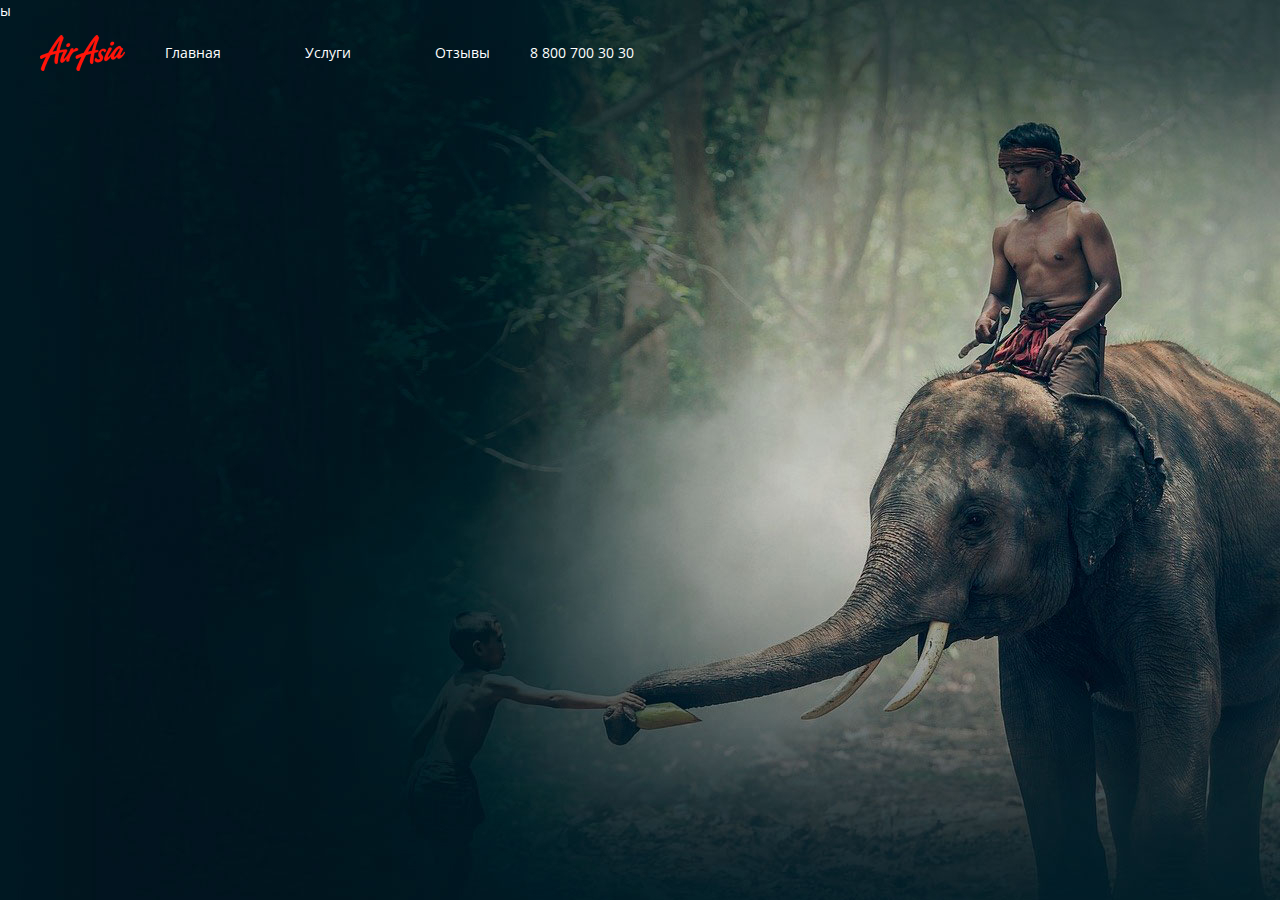
==== index.html @ d6aaefa9 "аааааааааа" ====
<!DOCTYPE html>
<html lang="ru">
    <head>
        <title>Asia tour</title>
        <meta http-equiv="Content-type" content="text/html"; charset="UTF-8"/>
        <link rel="stylesheet" href="style.css">
        <link rel="preconnect" href="https://fonts.googleapis.com">
        <link rel="preconnect" href="https://fonts.gstatic.com" crossorigin>
        <link href="https://fonts.googleapis.com/css2?family=Open+Sans:wght@300&display=swap" rel="stylesheet">
    </head>
<body>
    <header class="header">
        <div class="container">
            <div class="header__inner">
                <img src="images/лого.png" class="logo"/>
                <nav>
                    <a class="nav__link" href="#">Главная</a>
                    <a class="nav__link" href="#">Услуги</a> 
                    <a class="nav__link" href="#">Отзывы</a>

                </nav>
                <nav>
                 8 800 700 30 30 
                </nav>
            </div>
         </div>
    </header>ы
    
    <section>
        <div class="container">

        </div>
    </section>
    


   
</body>
---- style.css ----
/*Обнуление*/
*{
	padding: 0;
	margin: 0;
	border: 0;
}
*,*:before,*:after{
	-moz-box-sizing: border-box;
	-webkit-box-sizing: border-box;
	box-sizing: border-box;
}
:focus,:active{outline: none;}
a:focus,a:active{outline: none;}
nav,footer,header,aside{display: block;}
html,body{
	height: 100%;
	width: 100%;
	font-size: 100%;
	line-height: 1;
	font-size: 14px;
	-ms-text-size-adjust: 100%;
	-moz-text-size-adjust: 100%;
	-webkit-text-size-adjust: 100%;
}
input,button,textarea{font-family:inherit;}
input::-ms-clear{display: none;}
button{cursor: pointer;}
button::-moz-focus-inner {padding:0;border:0;}
a, a:visited{text-decoration: none;}
a:hover{text-decoration: none;}
ul li{list-style: none;}
img{vertical-align: top;}
h1,h2,h3,h4,h5,h6{font-size:inherit;font-weight: 400;}





body {
	font-family:'Open Sans', sans-serif;
	font-size: 14px;
	color: white;
	line-height: 1.6;
	background: url(images/фон.jpg);
}


*,
*:before,
*:after {
	box-sizing: border-box;
}


.header{
	padding-top: 10px;
}

.container {
	width: 100%;
	max-width: 1200px;
	margin: 0 auto
}

.header__inner {
	display: flex;
	justify-content:last baseline;
	align-items: center;
}

.logo {
	width: 85px;
	height: 36px;
	top: 10px;
	left: 390px;
}

.header {
	width: 100%;
	position: absolute;
	top: 25px;
	left: 0;
	right: 0;
	z-index: 100;
}

.nav {
	font-size: 14px;
}

.nav__link {
	color: white;
	margin: 40px;
	
}
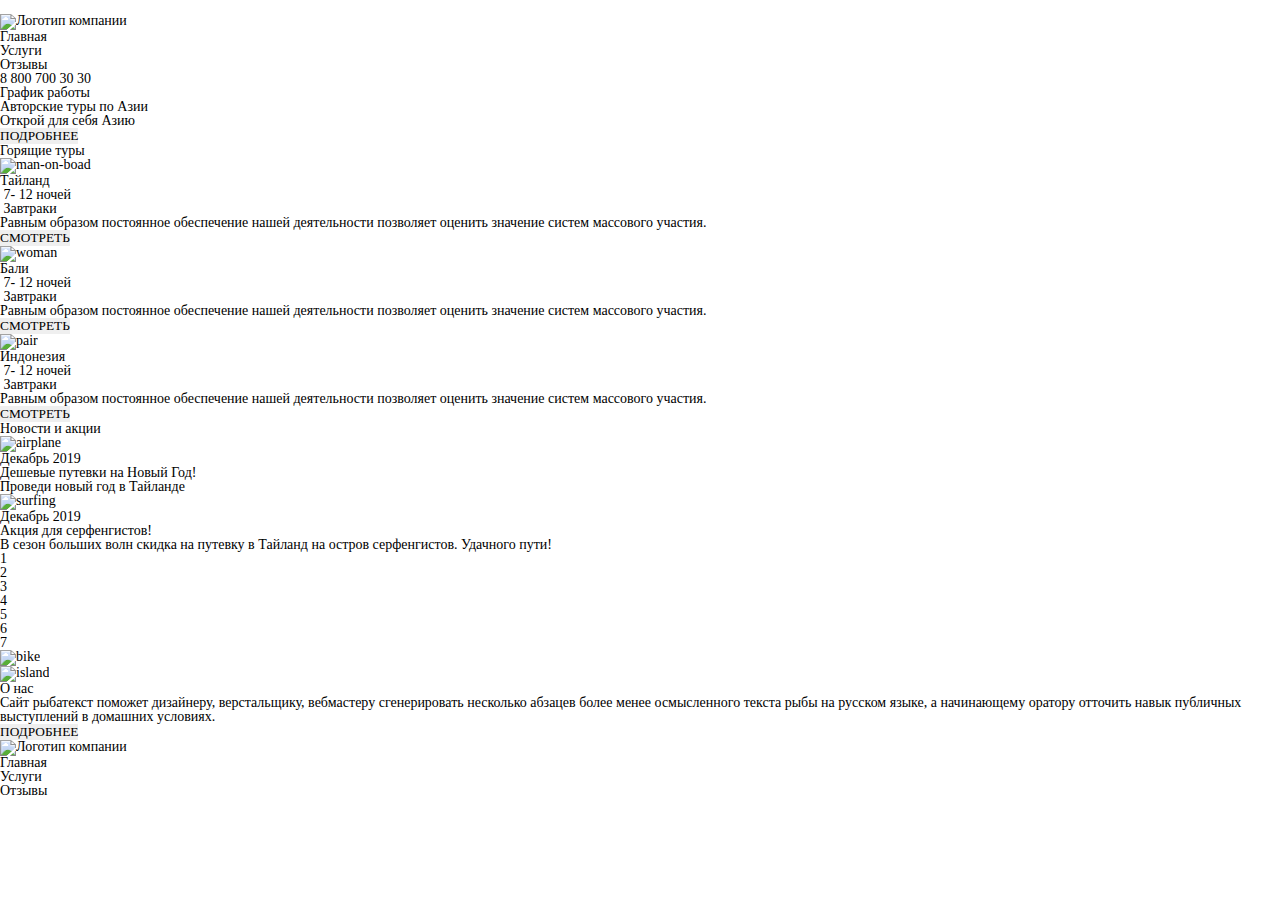
==== commit a2b88d78: "aaaaaaaaaaa" ====
--- a/index.html
+++ b/index.html
@@ -8,29 +8,196 @@
         <link rel="preconnect" href="https://fonts.gstatic.com" crossorigin>
         <link href="https://fonts.googleapis.com/css2?family=Open+Sans:wght@300&display=swap" rel="stylesheet">
     </head>
+
+
+
 <body>
-    <header class="header">
-        <div class="container">
-            <div class="header__inner">
-                <img src="images/лого.png" class="logo"/>
-                <nav>
-                    <a class="nav__link" href="#">Главная</a>
-                    <a class="nav__link" href="#">Услуги</a> 
-                    <a class="nav__link" href="#">Отзывы</a>
-
-                </nav>
-                <nav>
-                 8 800 700 30 30 
-                </nav>
-            </div>
-         </div>
-    </header>ы
-    
-    <section>
-        <div class="container">
-
-        </div>
-    </section>
+    <div class="background">
+        <img src="" alt=""/>
+        <img src="" alt=""/>
+    </div>
+
+    <div class="content">
+        <header>
+            <div class="logo">
+                <img src="" alt="Логотип компании"/>
+            </div>
+            <nav>
+                <ul class="menu">
+                    <li>Главная</li>
+                    <li>Услуги</li>
+                    <li>Отзывы</li>
+                </ul>
+            </nav>
+            <div class="contacts">
+                <div>8 800 700 30 30</div>
+                <div>График работы</div>
+            </div>
+        </header>
+
+        <main class="content">
+            <div class="heading">
+                <h1>Авторские туры по Азии</h1>
+                <div>Открой для себя Азию</div>
+                <button>ПОДРОБНЕЕ</button>
+            </div>
+
+            <section class="tours">
+                <h1>Горящие туры</h1>
+                <div>
+                    <!--1й элемент-->
+                    <div class="tours__item tours__first">
+                        <div class="tours__image-wrapper">
+                            <img src="" alt="man-on-boad"/>
+                        </div>
+                        <div class="tours__content">
+                            <h3>Тайланд</h3>
+                        </div>
+                        <div class="tours__features">
+                            <ul class="day-and-breakfast">
+                                <li class="day">
+                                    <img src="" alt=""/>
+                                    <span>7- 12 ночей</span>
+                                </li>
+                                <li class="breakfast">
+                                    <img src="" alt=""/>
+                                    <span>Завтраки</span>
+                                </li>
+                            </ul>
+                        </div>
+                        <div class="tours__description">
+                            <p>
+                                Равным образом постоянное обеспечение нашей деятельности позволяет оценить значение систем массового участия.
+                            </p>
+                        </div>
+                        <button class="tours__button">СМОТРЕТЬ</button>
+                    </div>
+                </div>
+                <div>
+                    <!--2й элемент-->
+                    <div class="tours__item tours__second">
+                        <div class="tours__image-wrapper">
+                            <img src="" alt="woman"/>
+                        </div>
+                        <div class="tours__content">
+                            <h3>Бали</h3>
+                        </div>
+                        <div class="tours__features">
+                            <ul class="day-and-breakfast">
+                                <li class="day">
+                                    <img src="" alt=""/>
+                                    <span>7- 12 ночей</span>
+                                </li>
+                                <li class="breakfast">
+                                    <img src="" alt=""/>
+                                    <span>Завтраки</span>
+                                </li>
+                            </ul>
+                        </div>
+                        <div class="tours__description">
+                            <p>
+                                Равным образом постоянное обеспечение нашей деятельности позволяет оценить значение систем массового участия.
+                            </p>
+                        </div>
+                        <button class="tours__button">СМОТРЕТЬ</button>
+                    </div>
+                <div>
+                    <!--3й элемент-->
+                    <div class="tours__item tours__third">
+                        <div class="tours__image-wrapper">
+                            <img src="" alt="pair"/>
+                        </div>
+                        <div class="tours__content">
+                            <h3>Индонезия</h3>
+                        </div>
+                        <div class="tours__features">
+                            <ul class="day-and-breakfast">
+                                <li class="day">
+                                    <img src="" alt=""/>
+                                    <span>7- 12 ночей</span>
+                                </li>
+                                <li class="breakfast">
+                                    <img src="" alt=""/>
+                                    <span>Завтраки</span>
+                                </li>
+                            </ul>
+                        </div>
+                        <div class="tours__description">
+                            <p>
+                                Равным образом постоянное обеспечение нашей деятельности позволяет оценить значение систем массового участия.
+                            </p>
+                        </div>
+                        <button class="tours__button">СМОТРЕТЬ</button>
+                    </div>
+                </div>
+            </section>
+
+
+            <section class="new-promotions">
+                <h1>Новости и акции</h1>
+                <div class="new-promotions__items new-promotions__first">
+                    <div class="new-promotion__image-wrapper">
+                        <img src="" alt="airplane"/>
+                    </div>
+                    <div classs="new-promotions__description">
+                        <p>Декабрь 2019</p>
+                        <h3>Дешевые путевки на Новый Год!</h3>
+                        <p>Проведи новый год в Тайланде</p>
+                    </div>
+                </div>
+                <div class="new-promotions__items new-promotions__second">
+                    <div class="new-promotion__image-wrapper">
+                        <img src="" alt="surfing"/>
+                    </div>
+                    <div classs="new-promotions__description">
+                        <p>Декабрь 2019</p>
+                        <h3>Акция для серфенгистов!</h3>
+                        <p>В сезон больших волн скидка на путевку в Тайланд на остров серфенгистов. Удачного пути!</p>
+                    </div>
+                </div>
+            </section>
+        </main>
+
+        <footer>
+            <nav>
+                <ul class="menu">
+                    <li>1</li>
+                    <li>2</li>
+                    <li>3</li>
+                    <li>4</li>
+                    <li>5</li>
+                    <li>6</li>
+                    <li>7</li>
+                </ul>
+            </nav>
+            <div class="about-us">
+                <div class="about-us__img-one">
+                    <img src="" alt="bike"/>
+                </div>
+                <div clss="about-us__img-two">
+                    <img src="" alt="island"/>
+                    <h1>О нас</h1>
+                    <p>Сайт рыбатекст поможет дизайнеру, верстальщику, вебмастеру сгенерировать несколько абзацев более менее осмысленного текста рыбы на русском языке, а начинающему оратору отточить навык публичных выступлений в домашних условиях. </p>
+                    <button>ПОДРОБНЕЕ</button>
+                </div>
+            </div>
+            <div class="logo">
+                <img src="" alt="Логотип компании"/>
+            </div>
+            <nav>
+                <ul class="menu">
+                    <li>Главная</li>
+                    <li>Услуги</li>
+                    <li>Отзывы</li>
+                </ul>
+            </nav>
+            <div class="contact">
+                
+            </div>
+        </footer>
+    </div>
+
+
     
 
 
--- a/style.css
+++ b/style.css
@@ -36,61 +36,5 @@
 
 
 
-body {
-	font-family:'Open Sans', sans-serif;
-	font-size: 14px;
-	color: white;
-	line-height: 1.6;
-	background: url(images/фон.jpg);
-}
 
 
-*,
-*:before,
-*:after {
-	box-sizing: border-box;
-}
-
-
-.header{
-	padding-top: 10px;
-}
-
-.container {
-	width: 100%;
-	max-width: 1200px;
-	margin: 0 auto
-}
-
-.header__inner {
-	display: flex;
-	justify-content:last baseline;
-	align-items: center;
-}
-
-.logo {
-	width: 85px;
-	height: 36px;
-	top: 10px;
-	left: 390px;
-}
-
-.header {
-	width: 100%;
-	position: absolute;
-	top: 25px;
-	left: 0;
-	right: 0;
-	z-index: 100;
-}
-
-.nav {
-	font-size: 14px;
-}
-
-.nav__link {
-	color: white;
-	margin: 40px;
-	
-}
-
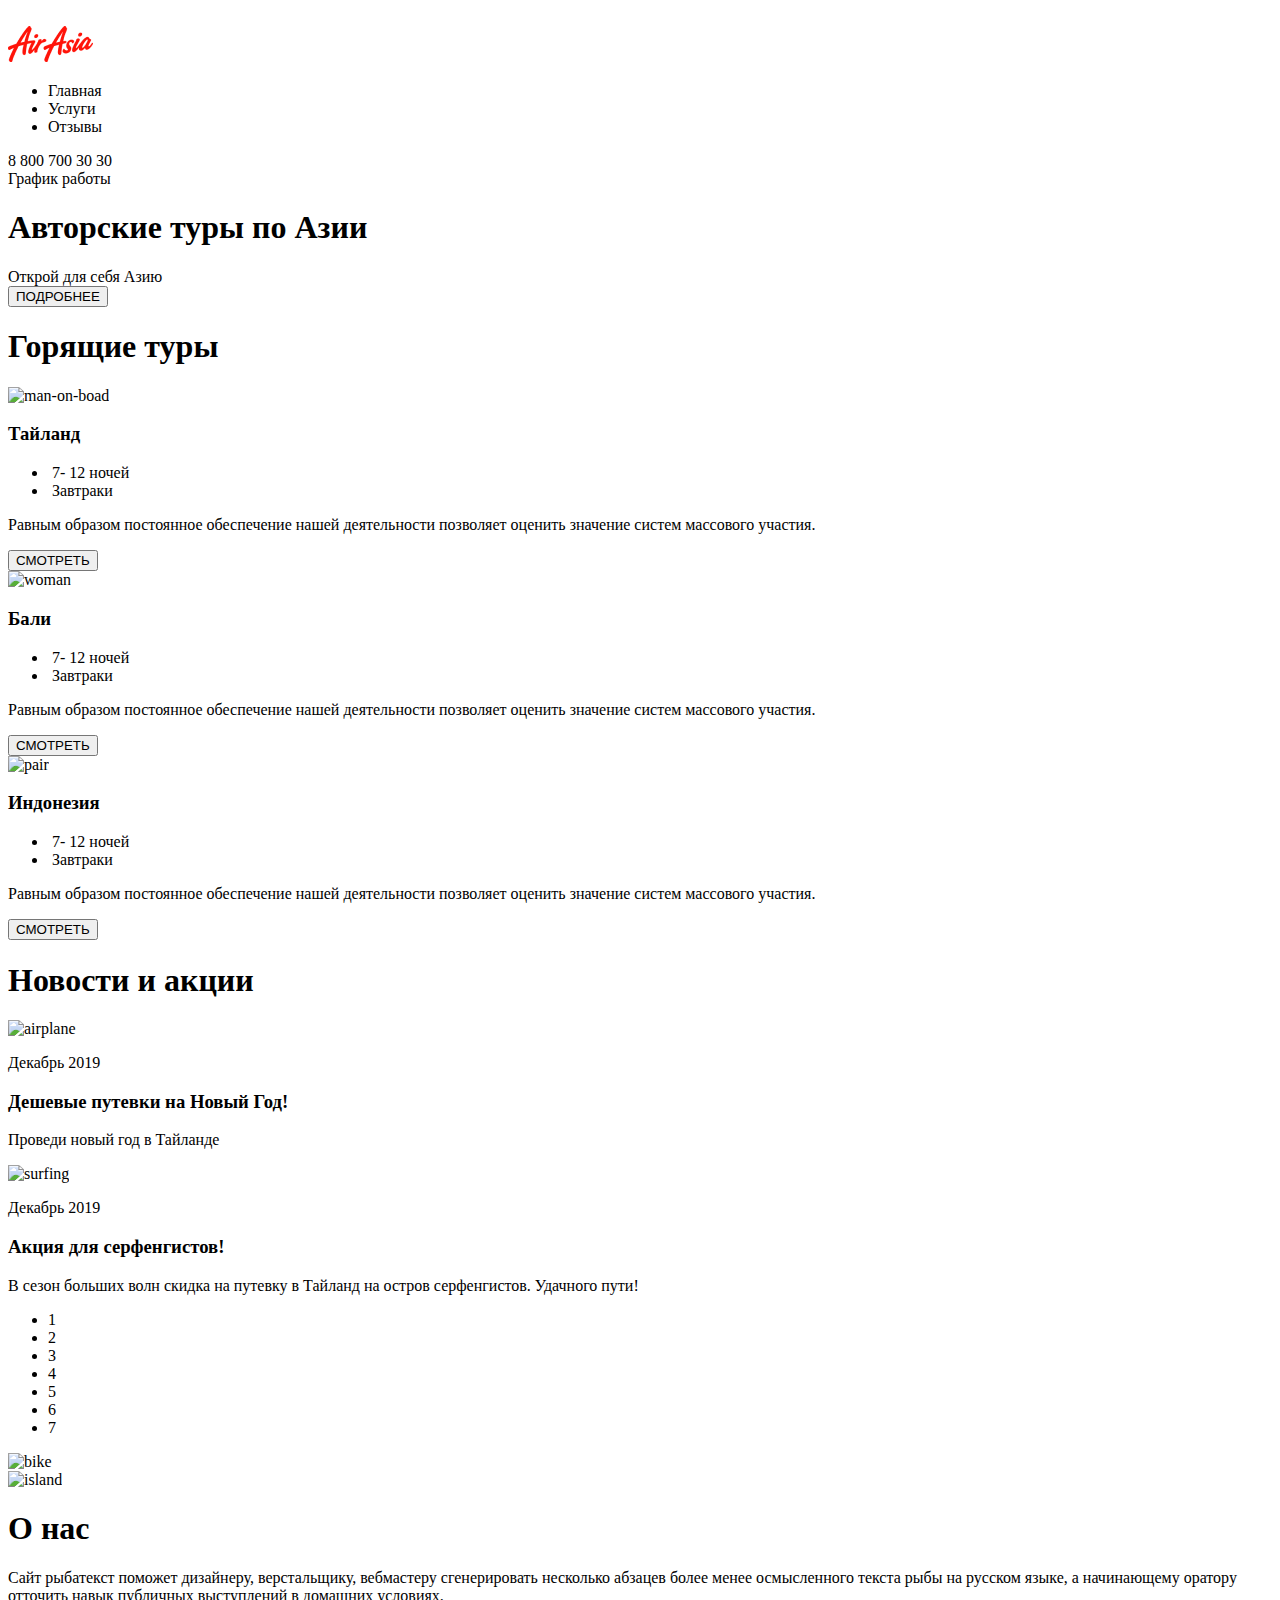
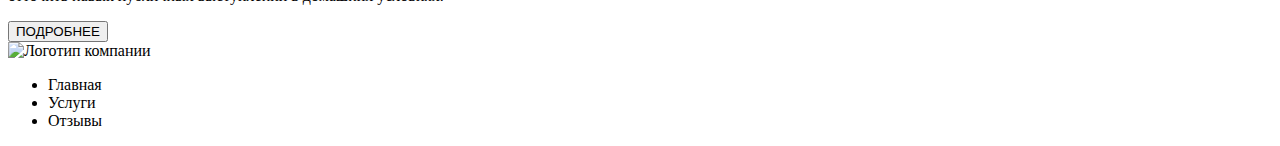
==== commit f87f5f28: "aaaaaaaaa" ====
--- a/index.html
+++ b/index.html
@@ -6,11 +6,8 @@
         <link rel="stylesheet" href="style.css">
         <link rel="preconnect" href="https://fonts.googleapis.com">
         <link rel="preconnect" href="https://fonts.gstatic.com" crossorigin>
-        <link href="https://fonts.googleapis.com/css2?family=Open+Sans:wght@300&display=swap" rel="stylesheet">
+        <link href="https://fonts.googleapis.com/css2?family=Open+Sans:wght@300;700&display=swap" rel="stylesheet">     
     </head>
-
-
-
 <body>
     <div class="background">
         <img src="" alt=""/>
@@ -20,9 +17,9 @@
     <div class="content">
         <header>
             <div class="logo">
-                <img src="" alt="Логотип компании"/>
-            </div>
-            <nav>
+                <img src="images/лого.png" alt="Логотип компании"/>
+            </div>
+            <nav class="menu-one">
                 <ul class="menu">
                     <li>Главная</li>
                     <li>Услуги</li>
@@ -199,7 +196,7 @@
 
 
     
-
+    
 
    
 </body>--- a/style.css
+++ b/style.css
@@ -1,40 +1,3 @@
-/*Обнуление*/
-*{
-	padding: 0;
-	margin: 0;
-	border: 0;
-}
-*,*:before,*:after{
-	-moz-box-sizing: border-box;
-	-webkit-box-sizing: border-box;
-	box-sizing: border-box;
-}
-:focus,:active{outline: none;}
-a:focus,a:active{outline: none;}
-nav,footer,header,aside{display: block;}
-html,body{
-	height: 100%;
-	width: 100%;
-	font-size: 100%;
-	line-height: 1;
-	font-size: 14px;
-	-ms-text-size-adjust: 100%;
-	-moz-text-size-adjust: 100%;
-	-webkit-text-size-adjust: 100%;
-}
-input,button,textarea{font-family:inherit;}
-input::-ms-clear{display: none;}
-button{cursor: pointer;}
-button::-moz-focus-inner {padding:0;border:0;}
-a, a:visited{text-decoration: none;}
-a:hover{text-decoration: none;}
-ul li{list-style: none;}
-img{vertical-align: top;}
-h1,h2,h3,h4,h5,h6{font-size:inherit;font-weight: 400;}
 
 
 
-
-
-
-
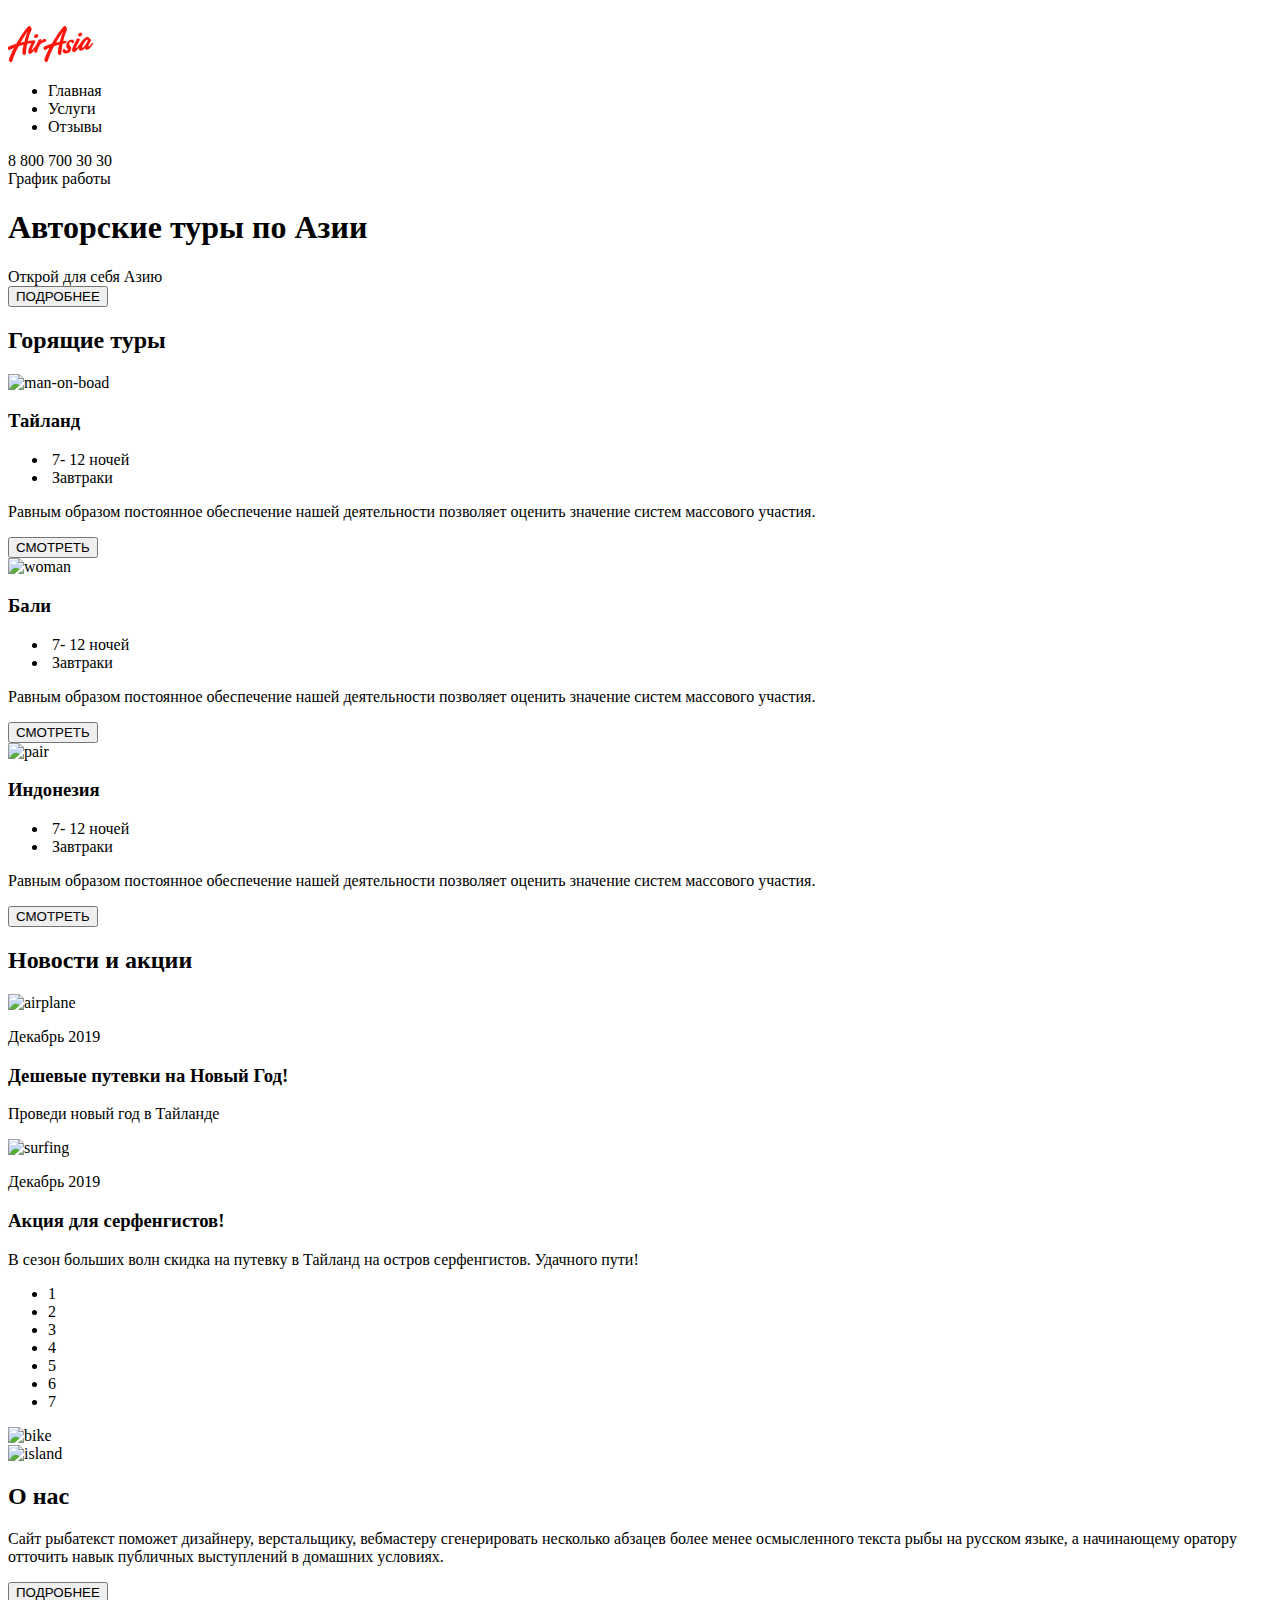
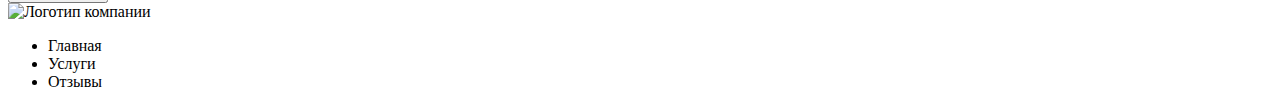
==== commit 78adbb32: "home page markup" ====
--- a/index.html
+++ b/index.html
@@ -19,7 +19,7 @@
             <div class="logo">
                 <img src="images/лого.png" alt="Логотип компании"/>
             </div>
-            <nav class="menu-one">
+            <nav class="menu-header">
                 <ul class="menu">
                     <li>Главная</li>
                     <li>Услуги</li>
@@ -27,21 +27,21 @@
                 </ul>
             </nav>
             <div class="contacts">
-                <div>8 800 700 30 30</div>
-                <div>График работы</div>
+                <div class="number">8 800 700 30 30</div>
+                <div class="schedule">График работы</div>
             </div>
         </header>
 
         <main class="content">
             <div class="heading">
                 <h1>Авторские туры по Азии</h1>
-                <div>Открой для себя Азию</div>
-                <button>ПОДРОБНЕЕ</button>
+                <div class="subtitle">Открой для себя Азию</div>
+                <button class="button-red">ПОДРОБНЕЕ</button>
             </div>
 
             <section class="tours">
-                <h1>Горящие туры</h1>
-                <div>
+                <h2>Горящие туры</h2>
+                
                     <!--1й элемент-->
                     <div class="tours__item tours__first">
                         <div class="tours__image-wrapper">
@@ -69,8 +69,8 @@
                         </div>
                         <button class="tours__button">СМОТРЕТЬ</button>
                     </div>
-                </div>
-                <div>
+                
+                
                     <!--2й элемент-->
                     <div class="tours__item tours__second">
                         <div class="tours__image-wrapper">
@@ -98,7 +98,7 @@
                         </div>
                         <button class="tours__button">СМОТРЕТЬ</button>
                     </div>
-                <div>
+                
                     <!--3й элемент-->
                     <div class="tours__item tours__third">
                         <div class="tours__image-wrapper">
@@ -126,12 +126,11 @@
                         </div>
                         <button class="tours__button">СМОТРЕТЬ</button>
                     </div>
-                </div>
+                
             </section>
 
-
             <section class="new-promotions">
-                <h1>Новости и акции</h1>
+                <h2>Новости и акции</h2>
                 <div class="new-promotions__items new-promotions__first">
                     <div class="new-promotion__image-wrapper">
                         <img src="" alt="airplane"/>
@@ -155,7 +154,7 @@
             </section>
         </main>
 
-        <footer>
+        <section>
             <nav>
                 <ul class="menu">
                     <li>1</li>
@@ -173,11 +172,15 @@
                 </div>
                 <div clss="about-us__img-two">
                     <img src="" alt="island"/>
-                    <h1>О нас</h1>
+                    <h2>О нас</h2>
                     <p>Сайт рыбатекст поможет дизайнеру, верстальщику, вебмастеру сгенерировать несколько абзацев более менее осмысленного текста рыбы на русском языке, а начинающему оратору отточить навык публичных выступлений в домашних условиях. </p>
                     <button>ПОДРОБНЕЕ</button>
                 </div>
             </div>
+            </div>
+        </section>
+
+        <footer>
             <div class="logo">
                 <img src="" alt="Логотип компании"/>
             </div>
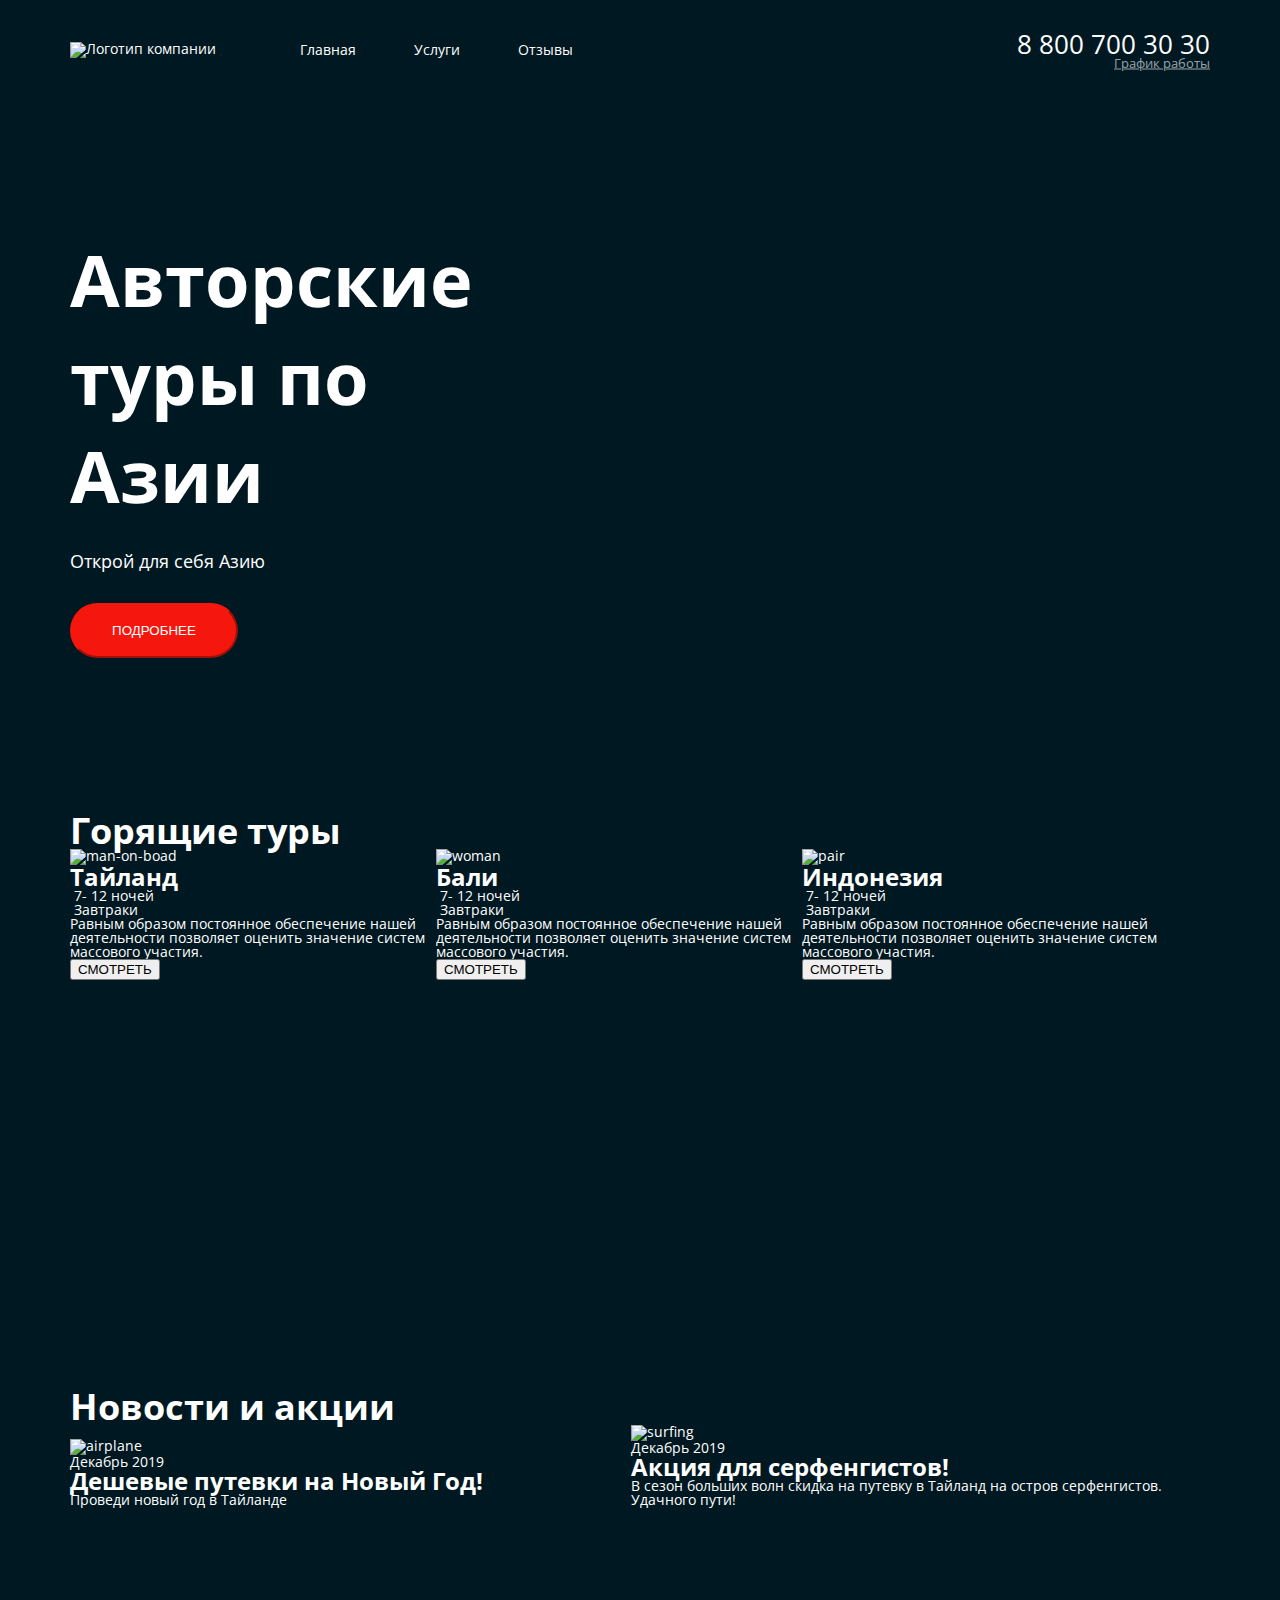
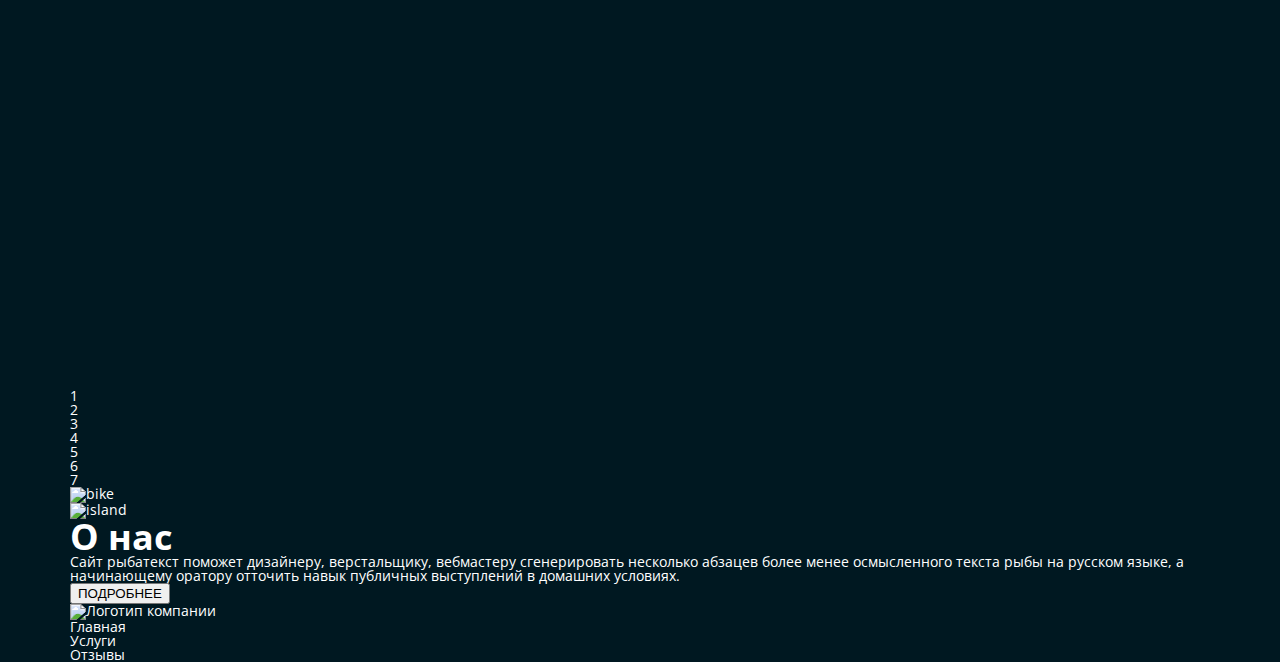
==== commit 270c3403: "asia copy" ====
--- a/index.html
+++ b/index.html
@@ -1,205 +1,208 @@
 <!DOCTYPE html>
 <html lang="ru">
-    <head>
-        <title>Asia tour</title>
-        <meta http-equiv="Content-type" content="text/html"; charset="UTF-8"/>
-        <link rel="stylesheet" href="style.css">
-        <link rel="preconnect" href="https://fonts.googleapis.com">
-        <link rel="preconnect" href="https://fonts.gstatic.com" crossorigin>
-        <link href="https://fonts.googleapis.com/css2?family=Open+Sans:wght@300;700&display=swap" rel="stylesheet">     
-    </head>
-<body>
-    <div class="background">
-        <img src="" alt=""/>
-        <img src="" alt=""/>
+  <head>
+    <title>Asia tour</title>
+    <meta http-equiv="Content-type" content="text/html" ; charset="UTF-8" />
+    <link rel="stylesheet" href="styles/reset.css" />
+    <link rel="stylesheet" href="styles/layout.css" />
+    <link rel="stylesheet" href="styles/main.css" />
+    <link href="https://fonts.googleapis.com/css2?family=Open+Sans:wght@300;700&display=swap" rel="stylesheet" />
+  </head>
+
+  <body>
+    <div class="wrapper">
+      <div class="content">
+        <header class="header">
+          <div class="header__logo logo">
+            <img class="header__logo-image" src="images/logo.png" alt="Логотип компании" />
+          </div>
+
+          <nav class="header__menu menu">
+            <ul class="menu__list">
+              <li class="menu__item">
+                <a href="#">Главная</a>
+              </li>
+              <li class="menu__item">
+                <a href="#">Услуги</a>
+              </li>
+              <li class="menu__item">
+                <a href="#">Отзывы</a>
+              </li>
+            </ul>
+          </nav>
+
+          <div class="header__contacts">
+            <a class="header__number" href="tel://88007003030">8 800 700 30 30</a>
+            <div class="header__schedule-text">График работы</div>
+          </div>
+        </header>
+
+        <main class="main">
+          <div class="heading">
+            <h1>Авторские туры по Азии</h1>
+            <div class="subtitle">Открой для себя Азию</div>
+            <button class="button-red">ПОДРОБНЕЕ</button>
+          </div>
+
+          <section class="tours">
+            <h2>Горящие туры</h2>
+
+            <!--1й элемент-->
+            <div class="tours__item tours__first">
+              <div class="tours__image-wrapper">
+                <img src="" alt="man-on-boad" />
+              </div>
+              <div class="tours__content">
+                <h3>Тайланд</h3>
+              </div>
+              <div class="tours__features">
+                <ul class="day-and-breakfast">
+                  <li class="day">
+                    <img src="" alt="" />
+                    <span>7- 12 ночей</span>
+                  </li>
+                  <li class="breakfast">
+                    <img src="" alt="" />
+                    <span>Завтраки</span>
+                  </li>
+                </ul>
+              </div>
+              <div class="tours__description">
+                <p>
+                  Равным образом постоянное обеспечение нашей деятельности позволяет оценить значение систем массового
+                  участия.
+                </p>
+              </div>
+              <button class="tours__button">СМОТРЕТЬ</button>
+            </div>
+
+            <!--2й элемент-->
+            <div class="tours__item tours__second">
+              <div class="tours__image-wrapper">
+                <img src="" alt="woman" />
+              </div>
+              <div class="tours__content">
+                <h3>Бали</h3>
+              </div>
+              <div class="tours__features">
+                <ul class="day-and-breakfast">
+                  <li class="day">
+                    <img src="" alt="" />
+                    <span>7- 12 ночей</span>
+                  </li>
+                  <li class="breakfast">
+                    <img src="" alt="" />
+                    <span>Завтраки</span>
+                  </li>
+                </ul>
+              </div>
+              <div class="tours__description">
+                <p>
+                  Равным образом постоянное обеспечение нашей деятельности позволяет оценить значение систем массового
+                  участия.
+                </p>
+              </div>
+              <button class="tours__button">СМОТРЕТЬ</button>
+            </div>
+
+            <!--3й элемент-->
+            <div class="tours__item tours__third">
+              <div class="tours__image-wrapper">
+                <img src="" alt="pair" />
+              </div>
+              <div class="tours__content">
+                <h3>Индонезия</h3>
+              </div>
+              <div class="tours__features">
+                <ul class="day-and-breakfast">
+                  <li class="day">
+                    <img src="" alt="" />
+                    <span>7- 12 ночей</span>
+                  </li>
+                  <li class="breakfast">
+                    <img src="" alt="" />
+                    <span>Завтраки</span>
+                  </li>
+                </ul>
+              </div>
+              <div class="tours__description">
+                <p>
+                  Равным образом постоянное обеспечение нашей деятельности позволяет оценить значение систем массового
+                  участия.
+                </p>
+              </div>
+              <button class="tours__button">СМОТРЕТЬ</button>
+            </div>
+          </section>
+
+          <section class="new-promotions">
+            <h2>Новости и акции</h2>
+            <div class="new-promotions__items new-promotions__first">
+              <div class="new-promotion__image-wrapper">
+                <img src="" alt="airplane" />
+              </div>
+              <div classs="new-promotions__description">
+                <p>Декабрь 2019</p>
+                <h3>Дешевые путевки на Новый Год!</h3>
+                <p>Проведи новый год в Тайланде</p>
+              </div>
+            </div>
+            <div class="new-promotions__items new-promotions__second">
+              <div class="new-promotion__image-wrapper">
+                <img src="" alt="surfing" />
+              </div>
+              <div classs="new-promotions__description">
+                <p>Декабрь 2019</p>
+                <h3>Акция для серфенгистов!</h3>
+                <p>В сезон больших волн скидка на путевку в Тайланд на остров серфенгистов. Удачного пути!</p>
+              </div>
+            </div>
+          </section>
+        </main>
+
+        <section>
+          <nav>
+            <ul class="menu">
+              <li>1</li>
+              <li>2</li>
+              <li>3</li>
+              <li>4</li>
+              <li>5</li>
+              <li>6</li>
+              <li>7</li>
+            </ul>
+          </nav>
+          <div class="about-us">
+            <div class="about-us__img-one">
+              <img src="" alt="bike" />
+            </div>
+            <div clss="about-us__img-two">
+              <img src="" alt="island" />
+              <h2>О нас</h2>
+              <p>
+                Сайт рыбатекст поможет дизайнеру, верстальщику, вебмастеру сгенерировать несколько абзацев более менее
+                осмысленного текста рыбы на русском языке, а начинающему оратору отточить навык публичных выступлений в
+                домашних условиях.
+              </p>
+              <button>ПОДРОБНЕЕ</button>
+            </div>
+          </div>
+        </section>
+
+        <footer>
+          <div class="logo">
+            <img src="" alt="Логотип компании" />
+          </div>
+          <nav>
+            <ul class="menu">
+              <li>Главная</li>
+              <li>Услуги</li>
+              <li>Отзывы</li>
+            </ul>
+          </nav>
+          <div class="contact"></div>
+        </footer>
+      </div>
     </div>
-
-    <div class="content">
-        <header>
-            <div class="logo">
-                <img src="images/лого.png" alt="Логотип компании"/>
-            </div>
-            <nav class="menu-header">
-                <ul class="menu">
-                    <li>Главная</li>
-                    <li>Услуги</li>
-                    <li>Отзывы</li>
-                </ul>
-            </nav>
-            <div class="contacts">
-                <div class="number">8 800 700 30 30</div>
-                <div class="schedule">График работы</div>
-            </div>
-        </header>
-
-        <main class="content">
-            <div class="heading">
-                <h1>Авторские туры по Азии</h1>
-                <div class="subtitle">Открой для себя Азию</div>
-                <button class="button-red">ПОДРОБНЕЕ</button>
-            </div>
-
-            <section class="tours">
-                <h2>Горящие туры</h2>
-                
-                    <!--1й элемент-->
-                    <div class="tours__item tours__first">
-                        <div class="tours__image-wrapper">
-                            <img src="" alt="man-on-boad"/>
-                        </div>
-                        <div class="tours__content">
-                            <h3>Тайланд</h3>
-                        </div>
-                        <div class="tours__features">
-                            <ul class="day-and-breakfast">
-                                <li class="day">
-                                    <img src="" alt=""/>
-                                    <span>7- 12 ночей</span>
-                                </li>
-                                <li class="breakfast">
-                                    <img src="" alt=""/>
-                                    <span>Завтраки</span>
-                                </li>
-                            </ul>
-                        </div>
-                        <div class="tours__description">
-                            <p>
-                                Равным образом постоянное обеспечение нашей деятельности позволяет оценить значение систем массового участия.
-                            </p>
-                        </div>
-                        <button class="tours__button">СМОТРЕТЬ</button>
-                    </div>
-                
-                
-                    <!--2й элемент-->
-                    <div class="tours__item tours__second">
-                        <div class="tours__image-wrapper">
-                            <img src="" alt="woman"/>
-                        </div>
-                        <div class="tours__content">
-                            <h3>Бали</h3>
-                        </div>
-                        <div class="tours__features">
-                            <ul class="day-and-breakfast">
-                                <li class="day">
-                                    <img src="" alt=""/>
-                                    <span>7- 12 ночей</span>
-                                </li>
-                                <li class="breakfast">
-                                    <img src="" alt=""/>
-                                    <span>Завтраки</span>
-                                </li>
-                            </ul>
-                        </div>
-                        <div class="tours__description">
-                            <p>
-                                Равным образом постоянное обеспечение нашей деятельности позволяет оценить значение систем массового участия.
-                            </p>
-                        </div>
-                        <button class="tours__button">СМОТРЕТЬ</button>
-                    </div>
-                
-                    <!--3й элемент-->
-                    <div class="tours__item tours__third">
-                        <div class="tours__image-wrapper">
-                            <img src="" alt="pair"/>
-                        </div>
-                        <div class="tours__content">
-                            <h3>Индонезия</h3>
-                        </div>
-                        <div class="tours__features">
-                            <ul class="day-and-breakfast">
-                                <li class="day">
-                                    <img src="" alt=""/>
-                                    <span>7- 12 ночей</span>
-                                </li>
-                                <li class="breakfast">
-                                    <img src="" alt=""/>
-                                    <span>Завтраки</span>
-                                </li>
-                            </ul>
-                        </div>
-                        <div class="tours__description">
-                            <p>
-                                Равным образом постоянное обеспечение нашей деятельности позволяет оценить значение систем массового участия.
-                            </p>
-                        </div>
-                        <button class="tours__button">СМОТРЕТЬ</button>
-                    </div>
-                
-            </section>
-
-            <section class="new-promotions">
-                <h2>Новости и акции</h2>
-                <div class="new-promotions__items new-promotions__first">
-                    <div class="new-promotion__image-wrapper">
-                        <img src="" alt="airplane"/>
-                    </div>
-                    <div classs="new-promotions__description">
-                        <p>Декабрь 2019</p>
-                        <h3>Дешевые путевки на Новый Год!</h3>
-                        <p>Проведи новый год в Тайланде</p>
-                    </div>
-                </div>
-                <div class="new-promotions__items new-promotions__second">
-                    <div class="new-promotion__image-wrapper">
-                        <img src="" alt="surfing"/>
-                    </div>
-                    <div classs="new-promotions__description">
-                        <p>Декабрь 2019</p>
-                        <h3>Акция для серфенгистов!</h3>
-                        <p>В сезон больших волн скидка на путевку в Тайланд на остров серфенгистов. Удачного пути!</p>
-                    </div>
-                </div>
-            </section>
-        </main>
-
-        <section>
-            <nav>
-                <ul class="menu">
-                    <li>1</li>
-                    <li>2</li>
-                    <li>3</li>
-                    <li>4</li>
-                    <li>5</li>
-                    <li>6</li>
-                    <li>7</li>
-                </ul>
-            </nav>
-            <div class="about-us">
-                <div class="about-us__img-one">
-                    <img src="" alt="bike"/>
-                </div>
-                <div clss="about-us__img-two">
-                    <img src="" alt="island"/>
-                    <h2>О нас</h2>
-                    <p>Сайт рыбатекст поможет дизайнеру, верстальщику, вебмастеру сгенерировать несколько абзацев более менее осмысленного текста рыбы на русском языке, а начинающему оратору отточить навык публичных выступлений в домашних условиях. </p>
-                    <button>ПОДРОБНЕЕ</button>
-                </div>
-            </div>
-            </div>
-        </section>
-
-        <footer>
-            <div class="logo">
-                <img src="" alt="Логотип компании"/>
-            </div>
-            <nav>
-                <ul class="menu">
-                    <li>Главная</li>
-                    <li>Услуги</li>
-                    <li>Отзывы</li>
-                </ul>
-            </nav>
-            <div class="contact">
-                
-            </div>
-        </footer>
-    </div>
-
-
-    
-    
-
-   
-</body>+  </body>
+</html>
--- a/styles/layout.css
+++ b/styles/layout.css
@@ -0,0 +1,17 @@
+html,
+body {
+  height: 100%;
+  width: 100%;
+  margin: 0;
+}
+
+body {
+  font-size: 14px;
+  color: white;
+  line-height: 1;
+  font-family: 'Open Sans', sans-serif;
+}
+
+* {
+  box-sizing: border-box;
+}
--- a/styles/main.css
+++ b/styles/main.css
@@ -0,0 +1,208 @@
+h1 {
+    font-size: 72px;
+  }
+  
+  h2 {
+    font-size: 36px;
+  }
+  
+  h3 {
+    font-size: 24px;
+  }
+  
+  .wrapper {
+    width: 100%;
+    background-color: #001821;
+    background-image: url(./../images/e1e8a5192d48f6a27b1f7f2d7f96c15d.jpg),
+      url(./../images/8ab63ebd5bdf999b88ad70228e5cca81.jpg);
+    background-position: top center, bottom center;
+    background-repeat: no-repeat;
+  }
+  
+  .content {
+    width: 1140px;
+    margin: 0 auto;
+  }
+  
+  .header {
+    position: relative;
+    width: 100%;
+    height: 100px;
+  }
+  
+  .header__logo,
+  .header__menu {
+    display: inline-block;
+    height: 100%;
+    vertical-align: middle;
+  }
+  
+  .header__logo-image {
+    position: relative;
+    top: 50%;
+    transform: translateY(-50%);
+  }
+  
+  .menu__list {
+    position: relative;
+    top: 50%;
+    transform: translateY(-50%);
+  }
+  
+  .menu__item {
+    display: inline-block;
+  }
+  
+  .menu__item a {
+    text-decoration: none;
+    color: white;
+    font-size: 14px;
+  }
+  
+  .menu__item a:hover {
+    color: #da0100;
+  }
+  
+  .menu__item:not(:last-child) {
+    margin-right: 54px;
+  }
+  
+  .header__menu {
+    margin-left: 80px;
+  }
+  
+  .header__contacts {
+    position: absolute;
+    right: 0;
+    top: 50%;
+    transform: translateY(-50%);
+  }
+  
+  .header__number {
+    text-decoration: none;
+    color: #fff;
+    font-size: 26px;
+    font-weight: 400;
+  }
+  
+  .header__schedule-text {
+    text-decoration-line: underline;
+    color: #98a4a8;
+    font-size: 13px;
+    font-weight: 400;
+    text-align: right;
+    cursor: pointer;
+  }
+  
+  .header__schedule-text:hover {
+    color: white;
+  }
+  
+  .logo {
+  }
+  
+  ul {
+  }
+  
+  li {
+  }
+  
+  .menu-header {
+  }
+  
+  .menu {
+  }
+  
+  .contacts {
+  }
+  
+  .number {
+    font-size: 26px;
+    font-weight: 400;
+    line-height: 35px;
+  }
+  
+  .schedule {
+    font-size: 13px;
+    font-weight: 400;
+    line-height: 10px;
+  }
+  
+  /*heading*/
+  
+  .heading {
+    width: 511px;
+    height: 333px;
+    margin-top: 130px;
+  }
+  
+  h1 {
+    line-height: normal;
+    margin: 0;
+  }
+  
+  .subtitle {
+    font-size: 18px;
+    margin-top: 27.5px;
+  }
+  
+  .button-red {
+    width: 168px;
+    height: 55px;
+    border-radius: 35px;
+    border-color: #f5170e;
+    background: #f5170e;
+    color: #fff;
+    margin-top: 33.5px;
+  }
+  
+  /*tours*/
+  
+  .tours {
+    width: 1140px;
+    height: 549px;
+    display: block;
+    position: relative;
+    margin-top: 250px;
+  }
+  
+  .tours__first {
+    display: inline-block;
+    width: 362px;
+    height: 449px;
+  }
+  
+  .tours__second {
+    display: inline-block;
+    width: 362px;
+    height: 449px;
+  }
+  
+  .tours__third {
+    display: inline-block;
+    width: 362px;
+    height: 449px;
+  }
+  
+  /*new-promotions*/
+  
+  .new-promotions {
+    width: 1139px;
+    height: 600px;
+    display: block;
+    position: relative;
+    margin-top: 27px;
+  }
+  
+  .new-promotions__first {
+    width: 557px;
+    height: 394px;
+    display: inline-block;
+  }
+  
+  .new-promotions__second {
+    width: 557px;
+    height: 394px;
+    display: inline-block;
+  }
+  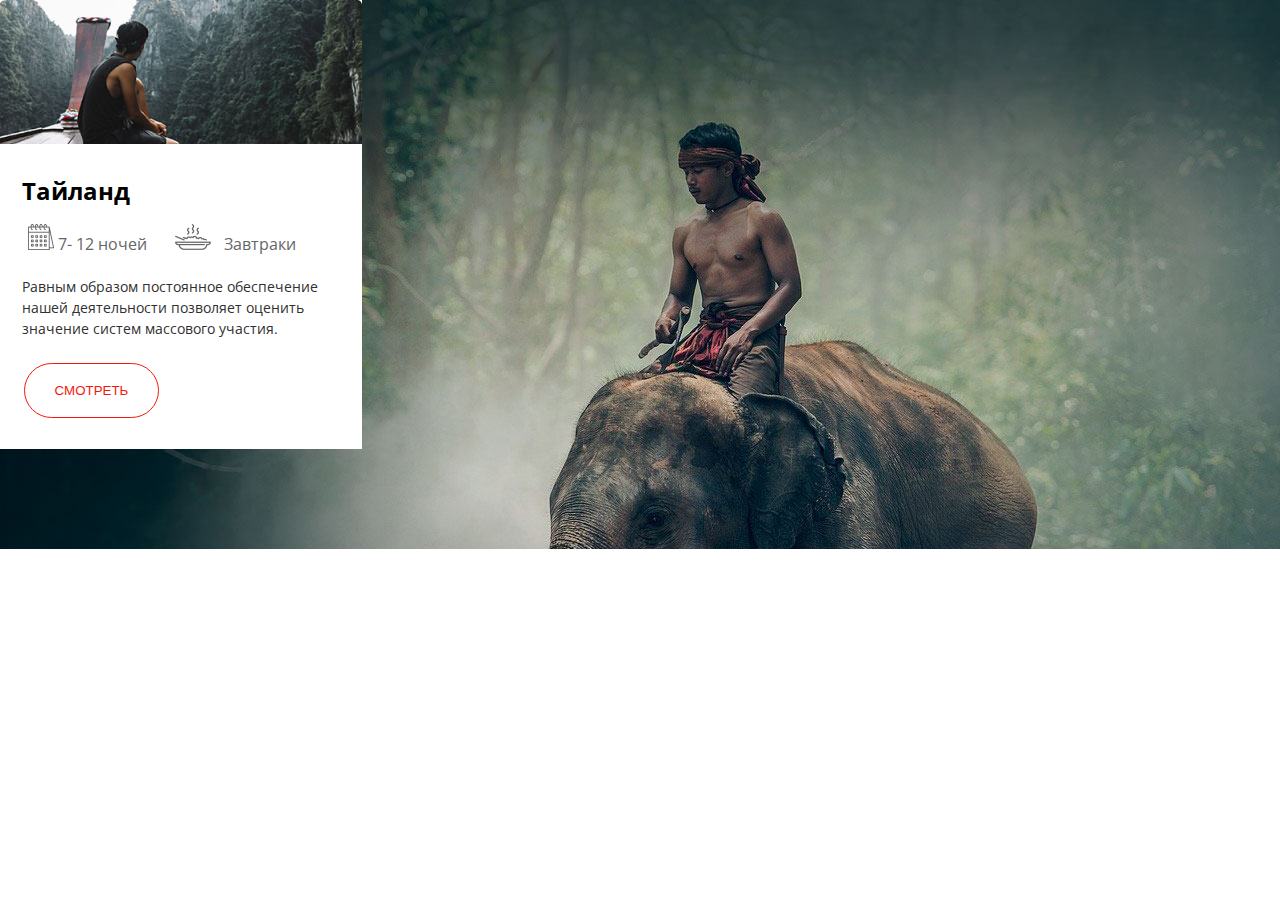
==== commit 30445743: "tours-first" ====
--- a/index.html
+++ b/index.html
@@ -11,198 +11,37 @@
 
   <body>
     <div class="wrapper">
-      <div class="content">
-        <header class="header">
-          <div class="header__logo logo">
-            <img class="header__logo-image" src="images/logo.png" alt="Логотип компании" />
+        <!--1й элемент-->
+        <div class="tours">
+          <div class="tours__item tours__first">
+            <div class="tours__image-wrapper">
+              <img src="images/river.png" alt="man-on-boad" />
+            </div>
+            <div class="tours__content">
+              <h3>Тайланд</h3>
+            </div>
+           <div class="tours__features">
+             <ul class="day-and-breakfast">
+                <li class="day">
+                  <img class="calendar" src="images/calendar.png" alt="calendar" />
+                  <span class="nights" >7- 12 ночей</span>
+               </li>
+               <li class="breakfast">
+                  <img class="meal" src="images/meal.png" alt="meal" />
+                 <span class="breakfast">Завтраки</span>
+               </li>
+             </ul>
+           </div>
+            <div class="tours__description">
+              <p>
+               Равным образом постоянное обеспечение нашей деятельности позволяет оценить значение систем массового
+                участия.
+              </p>
+           </div>
+            <button class="tours__button">СМОТРЕТЬ</button>
           </div>
-
-          <nav class="header__menu menu">
-            <ul class="menu__list">
-              <li class="menu__item">
-                <a href="#">Главная</a>
-              </li>
-              <li class="menu__item">
-                <a href="#">Услуги</a>
-              </li>
-              <li class="menu__item">
-                <a href="#">Отзывы</a>
-              </li>
-            </ul>
-          </nav>
-
-          <div class="header__contacts">
-            <a class="header__number" href="tel://88007003030">8 800 700 30 30</a>
-            <div class="header__schedule-text">График работы</div>
-          </div>
-        </header>
-
-        <main class="main">
-          <div class="heading">
-            <h1>Авторские туры по Азии</h1>
-            <div class="subtitle">Открой для себя Азию</div>
-            <button class="button-red">ПОДРОБНЕЕ</button>
-          </div>
-
-          <section class="tours">
-            <h2>Горящие туры</h2>
-
-            <!--1й элемент-->
-            <div class="tours__item tours__first">
-              <div class="tours__image-wrapper">
-                <img src="" alt="man-on-boad" />
-              </div>
-              <div class="tours__content">
-                <h3>Тайланд</h3>
-              </div>
-              <div class="tours__features">
-                <ul class="day-and-breakfast">
-                  <li class="day">
-                    <img src="" alt="" />
-                    <span>7- 12 ночей</span>
-                  </li>
-                  <li class="breakfast">
-                    <img src="" alt="" />
-                    <span>Завтраки</span>
-                  </li>
-                </ul>
-              </div>
-              <div class="tours__description">
-                <p>
-                  Равным образом постоянное обеспечение нашей деятельности позволяет оценить значение систем массового
-                  участия.
-                </p>
-              </div>
-              <button class="tours__button">СМОТРЕТЬ</button>
-            </div>
-
-            <!--2й элемент-->
-            <div class="tours__item tours__second">
-              <div class="tours__image-wrapper">
-                <img src="" alt="woman" />
-              </div>
-              <div class="tours__content">
-                <h3>Бали</h3>
-              </div>
-              <div class="tours__features">
-                <ul class="day-and-breakfast">
-                  <li class="day">
-                    <img src="" alt="" />
-                    <span>7- 12 ночей</span>
-                  </li>
-                  <li class="breakfast">
-                    <img src="" alt="" />
-                    <span>Завтраки</span>
-                  </li>
-                </ul>
-              </div>
-              <div class="tours__description">
-                <p>
-                  Равным образом постоянное обеспечение нашей деятельности позволяет оценить значение систем массового
-                  участия.
-                </p>
-              </div>
-              <button class="tours__button">СМОТРЕТЬ</button>
-            </div>
-
-            <!--3й элемент-->
-            <div class="tours__item tours__third">
-              <div class="tours__image-wrapper">
-                <img src="" alt="pair" />
-              </div>
-              <div class="tours__content">
-                <h3>Индонезия</h3>
-              </div>
-              <div class="tours__features">
-                <ul class="day-and-breakfast">
-                  <li class="day">
-                    <img src="" alt="" />
-                    <span>7- 12 ночей</span>
-                  </li>
-                  <li class="breakfast">
-                    <img src="" alt="" />
-                    <span>Завтраки</span>
-                  </li>
-                </ul>
-              </div>
-              <div class="tours__description">
-                <p>
-                  Равным образом постоянное обеспечение нашей деятельности позволяет оценить значение систем массового
-                  участия.
-                </p>
-              </div>
-              <button class="tours__button">СМОТРЕТЬ</button>
-            </div>
-          </section>
-
-          <section class="new-promotions">
-            <h2>Новости и акции</h2>
-            <div class="new-promotions__items new-promotions__first">
-              <div class="new-promotion__image-wrapper">
-                <img src="" alt="airplane" />
-              </div>
-              <div classs="new-promotions__description">
-                <p>Декабрь 2019</p>
-                <h3>Дешевые путевки на Новый Год!</h3>
-                <p>Проведи новый год в Тайланде</p>
-              </div>
-            </div>
-            <div class="new-promotions__items new-promotions__second">
-              <div class="new-promotion__image-wrapper">
-                <img src="" alt="surfing" />
-              </div>
-              <div classs="new-promotions__description">
-                <p>Декабрь 2019</p>
-                <h3>Акция для серфенгистов!</h3>
-                <p>В сезон больших волн скидка на путевку в Тайланд на остров серфенгистов. Удачного пути!</p>
-              </div>
-            </div>
-          </section>
-        </main>
-
-        <section>
-          <nav>
-            <ul class="menu">
-              <li>1</li>
-              <li>2</li>
-              <li>3</li>
-              <li>4</li>
-              <li>5</li>
-              <li>6</li>
-              <li>7</li>
-            </ul>
-          </nav>
-          <div class="about-us">
-            <div class="about-us__img-one">
-              <img src="" alt="bike" />
-            </div>
-            <div clss="about-us__img-two">
-              <img src="" alt="island" />
-              <h2>О нас</h2>
-              <p>
-                Сайт рыбатекст поможет дизайнеру, верстальщику, вебмастеру сгенерировать несколько абзацев более менее
-                осмысленного текста рыбы на русском языке, а начинающему оратору отточить навык публичных выступлений в
-                домашних условиях.
-              </p>
-              <button>ПОДРОБНЕЕ</button>
-            </div>
-          </div>
-        </section>
-
-        <footer>
-          <div class="logo">
-            <img src="" alt="Логотип компании" />
-          </div>
-          <nav>
-            <ul class="menu">
-              <li>Главная</li>
-              <li>Услуги</li>
-              <li>Отзывы</li>
-            </ul>
-          </nav>
-          <div class="contact"></div>
-        </footer>
-      </div>
-    </div>
+        </div>
+     </div>
+          
   </body>
 </html>
--- a/styles/main.css
+++ b/styles/main.css
@@ -19,190 +19,80 @@
     background-repeat: no-repeat;
   }
   
-  .content {
-    width: 1140px;
-    margin: 0 auto;
-  }
-  
-  .header {
-    position: relative;
-    width: 100%;
-    height: 100px;
-  }
-  
-  .header__logo,
-  .header__menu {
-    display: inline-block;
-    height: 100%;
-    vertical-align: middle;
-  }
-  
-  .header__logo-image {
-    position: relative;
-    top: 50%;
-    transform: translateY(-50%);
-  }
-  
-  .menu__list {
-    position: relative;
-    top: 50%;
-    transform: translateY(-50%);
-  }
-  
-  .menu__item {
-    display: inline-block;
-  }
-  
-  .menu__item a {
-    text-decoration: none;
-    color: white;
-    font-size: 14px;
-  }
-  
-  .menu__item a:hover {
-    color: #da0100;
-  }
-  
-  .menu__item:not(:last-child) {
-    margin-right: 54px;
-  }
-  
-  .header__menu {
-    margin-left: 80px;
-  }
-  
-  .header__contacts {
-    position: absolute;
-    right: 0;
-    top: 50%;
-    transform: translateY(-50%);
-  }
-  
-  .header__number {
-    text-decoration: none;
-    color: #fff;
-    font-size: 26px;
-    font-weight: 400;
-  }
-  
-  .header__schedule-text {
-    text-decoration-line: underline;
-    color: #98a4a8;
-    font-size: 13px;
-    font-weight: 400;
-    text-align: right;
-    cursor: pointer;
-  }
-  
-  .header__schedule-text:hover {
-    color: white;
-  }
-  
-  .logo {
-  }
-  
-  ul {
-  }
-  
-  li {
-  }
-  
-  .menu-header {
-  }
-  
-  .menu {
-  }
-  
-  .contacts {
-  }
-  
-  .number {
-    font-size: 26px;
-    font-weight: 400;
-    line-height: 35px;
-  }
-  
-  .schedule {
-    font-size: 13px;
-    font-weight: 400;
-    line-height: 10px;
-  }
-  
-  /*heading*/
-  
-  .heading {
-    width: 511px;
-    height: 333px;
-    margin-top: 130px;
-  }
-  
-  h1 {
-    line-height: normal;
-    margin: 0;
-  }
-  
-  .subtitle {
-    font-size: 18px;
-    margin-top: 27.5px;
-  }
-  
-  .button-red {
-    width: 168px;
-    height: 55px;
-    border-radius: 35px;
-    border-color: #f5170e;
-    background: #f5170e;
-    color: #fff;
-    margin-top: 33.5px;
-  }
-  
-  /*tours*/
-  
   .tours {
     width: 1140px;
     height: 549px;
     display: block;
     position: relative;
-    margin-top: 250px;
+    
   }
   
   .tours__first {
     display: inline-block;
     width: 362px;
     height: 449px;
+    background-color: #fff;
   }
-  
-  .tours__second {
-    display: inline-block;
-    width: 362px;
-    height: 449px;
+
+  .tours__features {
+
   }
-  
-  .tours__third {
-    display: inline-block;
-    width: 362px;
-    height: 449px;
+
+  .tours__content {
+    color: #000;
+    margin-top: 33px;
+    margin-left: 22px;
+    margin-bottom: 21px;
   }
-  
-  /*new-promotions*/
-  
-  .new-promotions {
-    width: 1139px;
-    height: 600px;
-    display: block;
-    position: relative;
-    margin-top: 27px;
+
+  .day-and-breakfast {
+    color: #666;
+    display: inline-flex;
+    margin-left: 28px;
+    margin-right: 62px;
   }
-  
-  .new-promotions__first {
-    width: 557px;
-    height: 394px;
-    display: inline-block;
+
+  .day {
+    margin-right: 28px;
   }
-  
-  .new-promotions__second {
-    width: 557px;
-    height: 394px;
-    display: inline-block;
+
+
+  .tours__description {
+    color: #303030;
+    font-size: 14px;
+    margin-top: 23.5px;
+    margin-left: 22px;
+    margin-right: 16px;
+    line-height: 21px;
   }
-  +
+  .calendar {
+    width: 26px;
+    height: 26px;
+  }
+
+  .meal {
+    width: 36px;
+    height: 26px;
+    margin-right: 9px;
+  }
+
+  .nights {
+    font-size: 16px;
+  }
+
+  .breakfast {
+    font-size: 16px;
+  }
+
+  .tours__button {
+    width: 135px;
+    height: 55px;
+    margin-top: 24.5px;
+    margin-left: 24px;
+    border-radius: 35px;
+    color: #F5170E;
+    border: 1px solid #F5170E;
+    background-color: #fff;
+    text-transform: uppercase;
+  }
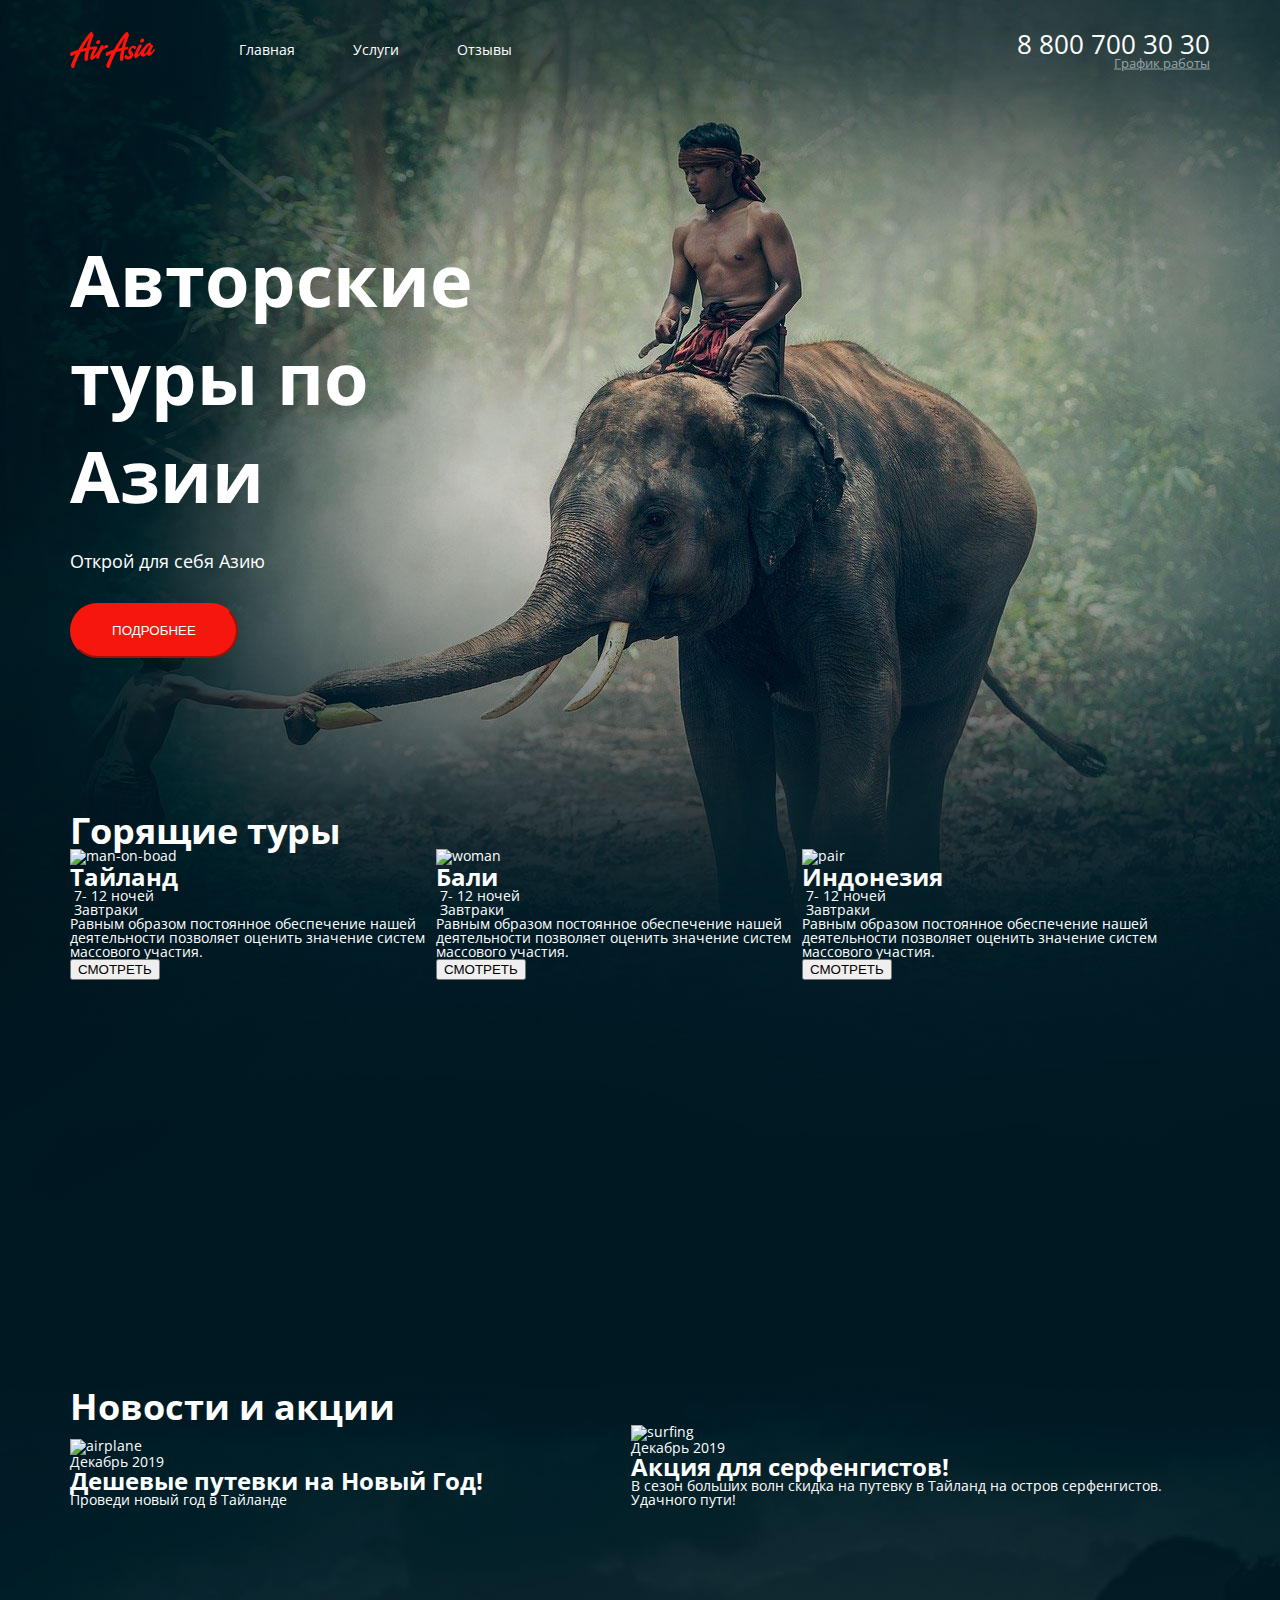
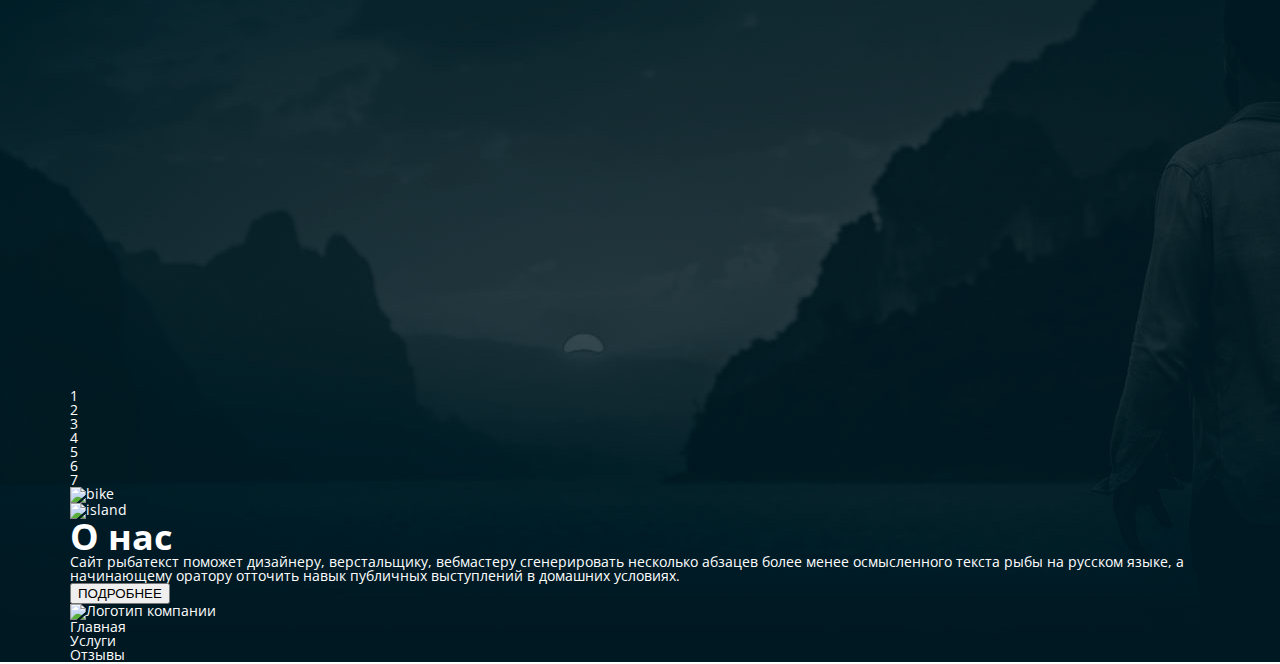
==== commit 1d9b4034: "copy asia" ====
--- a/index.html
+++ b/index.html
@@ -11,37 +11,198 @@
 
   <body>
     <div class="wrapper">
-        <!--1й элемент-->
-        <div class="tours">
-          <div class="tours__item tours__first">
-            <div class="tours__image-wrapper">
-              <img src="images/river.png" alt="man-on-boad" />
-            </div>
-            <div class="tours__content">
-              <h3>Тайланд</h3>
-            </div>
-           <div class="tours__features">
-             <ul class="day-and-breakfast">
-                <li class="day">
-                  <img class="calendar" src="images/calendar.png" alt="calendar" />
-                  <span class="nights" >7- 12 ночей</span>
-               </li>
-               <li class="breakfast">
-                  <img class="meal" src="images/meal.png" alt="meal" />
-                 <span class="breakfast">Завтраки</span>
-               </li>
-             </ul>
-           </div>
-            <div class="tours__description">
+      <div class="content">
+        <header class="header">
+          <div class="header__logo logo">
+            <img class="header__logo-image" src="images/logo.png" alt="Логотип компании" />
+          </div>
+
+          <nav class="header__menu menu">
+            <ul class="menu__list">
+              <li class="menu__item">
+                <a href="#">Главная</a>
+              </li>
+              <li class="menu__item">
+                <a href="#">Услуги</a>
+              </li>
+              <li class="menu__item">
+                <a href="#">Отзывы</a>
+              </li>
+            </ul>
+          </nav>
+
+          <div class="header__contacts">
+            <a class="header__number" href="tel://88007003030">8 800 700 30 30</a>
+            <div class="header__schedule-text">График работы</div>
+          </div>
+        </header>
+
+        <main class="main">
+          <div class="heading">
+            <h1>Авторские туры по Азии</h1>
+            <div class="subtitle">Открой для себя Азию</div>
+            <button class="button-red">ПОДРОБНЕЕ</button>
+          </div>
+
+          <section class="tours">
+            <h2>Горящие туры</h2>
+
+            <!--1й элемент-->
+            <div class="tours__item tours__first">
+              <div class="tours__image-wrapper">
+                <img src="" alt="man-on-boad" />
+              </div>
+              <div class="tours__content">
+                <h3>Тайланд</h3>
+              </div>
+              <div class="tours__features">
+                <ul class="day-and-breakfast">
+                  <li class="day">
+                    <img src="" alt="" />
+                    <span>7- 12 ночей</span>
+                  </li>
+                  <li class="breakfast">
+                    <img src="" alt="" />
+                    <span>Завтраки</span>
+                  </li>
+                </ul>
+              </div>
+              <div class="tours__description">
+                <p>
+                  Равным образом постоянное обеспечение нашей деятельности позволяет оценить значение систем массового
+                  участия.
+                </p>
+              </div>
+              <button class="tours__button">СМОТРЕТЬ</button>
+            </div>
+
+            <!--2й элемент-->
+            <div class="tours__item tours__second">
+              <div class="tours__image-wrapper">
+                <img src="" alt="woman" />
+              </div>
+              <div class="tours__content">
+                <h3>Бали</h3>
+              </div>
+              <div class="tours__features">
+                <ul class="day-and-breakfast">
+                  <li class="day">
+                    <img src="" alt="" />
+                    <span>7- 12 ночей</span>
+                  </li>
+                  <li class="breakfast">
+                    <img src="" alt="" />
+                    <span>Завтраки</span>
+                  </li>
+                </ul>
+              </div>
+              <div class="tours__description">
+                <p>
+                  Равным образом постоянное обеспечение нашей деятельности позволяет оценить значение систем массового
+                  участия.
+                </p>
+              </div>
+              <button class="tours__button">СМОТРЕТЬ</button>
+            </div>
+
+            <!--3й элемент-->
+            <div class="tours__item tours__third">
+              <div class="tours__image-wrapper">
+                <img src="" alt="pair" />
+              </div>
+              <div class="tours__content">
+                <h3>Индонезия</h3>
+              </div>
+              <div class="tours__features">
+                <ul class="day-and-breakfast">
+                  <li class="day">
+                    <img src="" alt="" />
+                    <span>7- 12 ночей</span>
+                  </li>
+                  <li class="breakfast">
+                    <img src="" alt="" />
+                    <span>Завтраки</span>
+                  </li>
+                </ul>
+              </div>
+              <div class="tours__description">
+                <p>
+                  Равным образом постоянное обеспечение нашей деятельности позволяет оценить значение систем массового
+                  участия.
+                </p>
+              </div>
+              <button class="tours__button">СМОТРЕТЬ</button>
+            </div>
+          </section>
+
+          <section class="new-promotions">
+            <h2>Новости и акции</h2>
+            <div class="new-promotions__items new-promotions__first">
+              <div class="new-promotion__image-wrapper">
+                <img src="" alt="airplane" />
+              </div>
+              <div classs="new-promotions__description">
+                <p>Декабрь 2019</p>
+                <h3>Дешевые путевки на Новый Год!</h3>
+                <p>Проведи новый год в Тайланде</p>
+              </div>
+            </div>
+            <div class="new-promotions__items new-promotions__second">
+              <div class="new-promotion__image-wrapper">
+                <img src="" alt="surfing" />
+              </div>
+              <div classs="new-promotions__description">
+                <p>Декабрь 2019</p>
+                <h3>Акция для серфенгистов!</h3>
+                <p>В сезон больших волн скидка на путевку в Тайланд на остров серфенгистов. Удачного пути!</p>
+              </div>
+            </div>
+          </section>
+        </main>
+
+        <section>
+          <nav>
+            <ul class="menu">
+              <li>1</li>
+              <li>2</li>
+              <li>3</li>
+              <li>4</li>
+              <li>5</li>
+              <li>6</li>
+              <li>7</li>
+            </ul>
+          </nav>
+          <div class="about-us">
+            <div class="about-us__img-one">
+              <img src="" alt="bike" />
+            </div>
+            <div clss="about-us__img-two">
+              <img src="" alt="island" />
+              <h2>О нас</h2>
               <p>
-               Равным образом постоянное обеспечение нашей деятельности позволяет оценить значение систем массового
-                участия.
+                Сайт рыбатекст поможет дизайнеру, верстальщику, вебмастеру сгенерировать несколько абзацев более менее
+                осмысленного текста рыбы на русском языке, а начинающему оратору отточить навык публичных выступлений в
+                домашних условиях.
               </p>
-           </div>
-            <button class="tours__button">СМОТРЕТЬ</button>
-          </div>
-        </div>
-     </div>
-          
+              <button>ПОДРОБНЕЕ</button>
+            </div>
+          </div>
+        </section>
+
+        <footer>
+          <div class="logo">
+            <img src="" alt="Логотип компании" />
+          </div>
+          <nav>
+            <ul class="menu">
+              <li>Главная</li>
+              <li>Услуги</li>
+              <li>Отзывы</li>
+            </ul>
+          </nav>
+          <div class="contact"></div>
+        </footer>
+      </div>
+    </div>
   </body>
 </html>
--- a/styles/main.css
+++ b/styles/main.css
@@ -19,80 +19,189 @@
     background-repeat: no-repeat;
   }
   
+  .content {
+    width: 1140px;
+    margin: 0 auto;
+  }
+  
+  .header {
+    position: relative;
+    width: 100%;
+    height: 100px;
+  }
+  
+  .header__logo,
+  .header__menu {
+    display: inline-block;
+    height: 100%;
+    vertical-align: middle;
+  }
+  
+  .header__logo-image {
+    position: relative;
+    top: 50%;
+    transform: translateY(-50%);
+  }
+  
+  .menu__list {
+    position: relative;
+    top: 50%;
+    transform: translateY(-50%);
+  }
+  
+  .menu__item {
+    display: inline-block;
+  }
+  
+  .menu__item a {
+    text-decoration: none;
+    color: white;
+    font-size: 14px;
+  }
+  
+  .menu__item a:hover {
+    color: #da0100;
+  }
+  
+  .menu__item:not(:last-child) {
+    margin-right: 54px;
+  }
+  
+  .header__menu {
+    margin-left: 80px;
+  }
+  
+  .header__contacts {
+    position: absolute;
+    right: 0;
+    top: 50%;
+    transform: translateY(-50%);
+  }
+  
+  .header__number {
+    text-decoration: none;
+    color: #fff;
+    font-size: 26px;
+    font-weight: 400;
+  }
+  
+  .header__schedule-text {
+    text-decoration-line: underline;
+    color: #98a4a8;
+    font-size: 13px;
+    font-weight: 400;
+    text-align: right;
+    cursor: pointer;
+  }
+  
+  .header__schedule-text:hover {
+    color: white;
+  }
+  
+  .logo {
+  }
+  
+  ul {
+  }
+  
+  li {
+  }
+  
+  .menu-header {
+  }
+  
+  .menu {
+  }
+  
+  .contacts {
+  }
+  
+  .number {
+    font-size: 26px;
+    font-weight: 400;
+    line-height: 35px;
+  }
+  
+  .schedule {
+    font-size: 13px;
+    font-weight: 400;
+    line-height: 10px;
+  }
+  
+  /*heading*/
+  
+  .heading {
+    width: 511px;
+    height: 333px;
+    margin-top: 130px;
+  }
+  
+  h1 {
+    line-height: normal;
+    margin: 0;
+  }
+  
+  .subtitle {
+    font-size: 18px;
+    margin-top: 27.5px;
+  }
+  
+  .button-red {
+    width: 168px;
+    height: 55px;
+    border-radius: 35px;
+    border-color: #f5170e;
+    background: #f5170e;
+    color: #fff;
+    margin-top: 33.5px;
+  }
+  
+  /*tours*/
+  
   .tours {
     width: 1140px;
     height: 549px;
     display: block;
     position: relative;
-    
+    margin-top: 250px;
   }
   
   .tours__first {
     display: inline-block;
     width: 362px;
     height: 449px;
-    background-color: #fff;
-  }
-
-  .tours__features {
-
-  }
-
-  .tours__content {
-    color: #000;
-    margin-top: 33px;
-    margin-left: 22px;
-    margin-bottom: 21px;
-  }
-
-  .day-and-breakfast {
-    color: #666;
-    display: inline-flex;
-    margin-left: 28px;
-    margin-right: 62px;
-  }
-
-  .day {
-    margin-right: 28px;
-  }
-
-
-  .tours__description {
-    color: #303030;
-    font-size: 14px;
-    margin-top: 23.5px;
-    margin-left: 22px;
-    margin-right: 16px;
-    line-height: 21px;
-  }
-
-  .calendar {
-    width: 26px;
-    height: 26px;
-  }
-
-  .meal {
-    width: 36px;
-    height: 26px;
-    margin-right: 9px;
-  }
-
-  .nights {
-    font-size: 16px;
-  }
-
-  .breakfast {
-    font-size: 16px;
-  }
-
-  .tours__button {
-    width: 135px;
-    height: 55px;
-    margin-top: 24.5px;
-    margin-left: 24px;
-    border-radius: 35px;
-    color: #F5170E;
-    border: 1px solid #F5170E;
-    background-color: #fff;
-    text-transform: uppercase;
-  }
+  }
+  
+  .tours__second {
+    display: inline-block;
+    width: 362px;
+    height: 449px;
+  }
+  
+  .tours__third {
+    display: inline-block;
+    width: 362px;
+    height: 449px;
+  }
+  
+  /*new-promotions*/
+  
+  .new-promotions {
+    width: 1139px;
+    height: 600px;
+    display: block;
+    position: relative;
+    margin-top: 27px;
+  }
+  
+  .new-promotions__first {
+    width: 557px;
+    height: 394px;
+    display: inline-block;
+  }
+  
+  .new-promotions__second {
+    width: 557px;
+    height: 394px;
+    display: inline-block;
+  }
